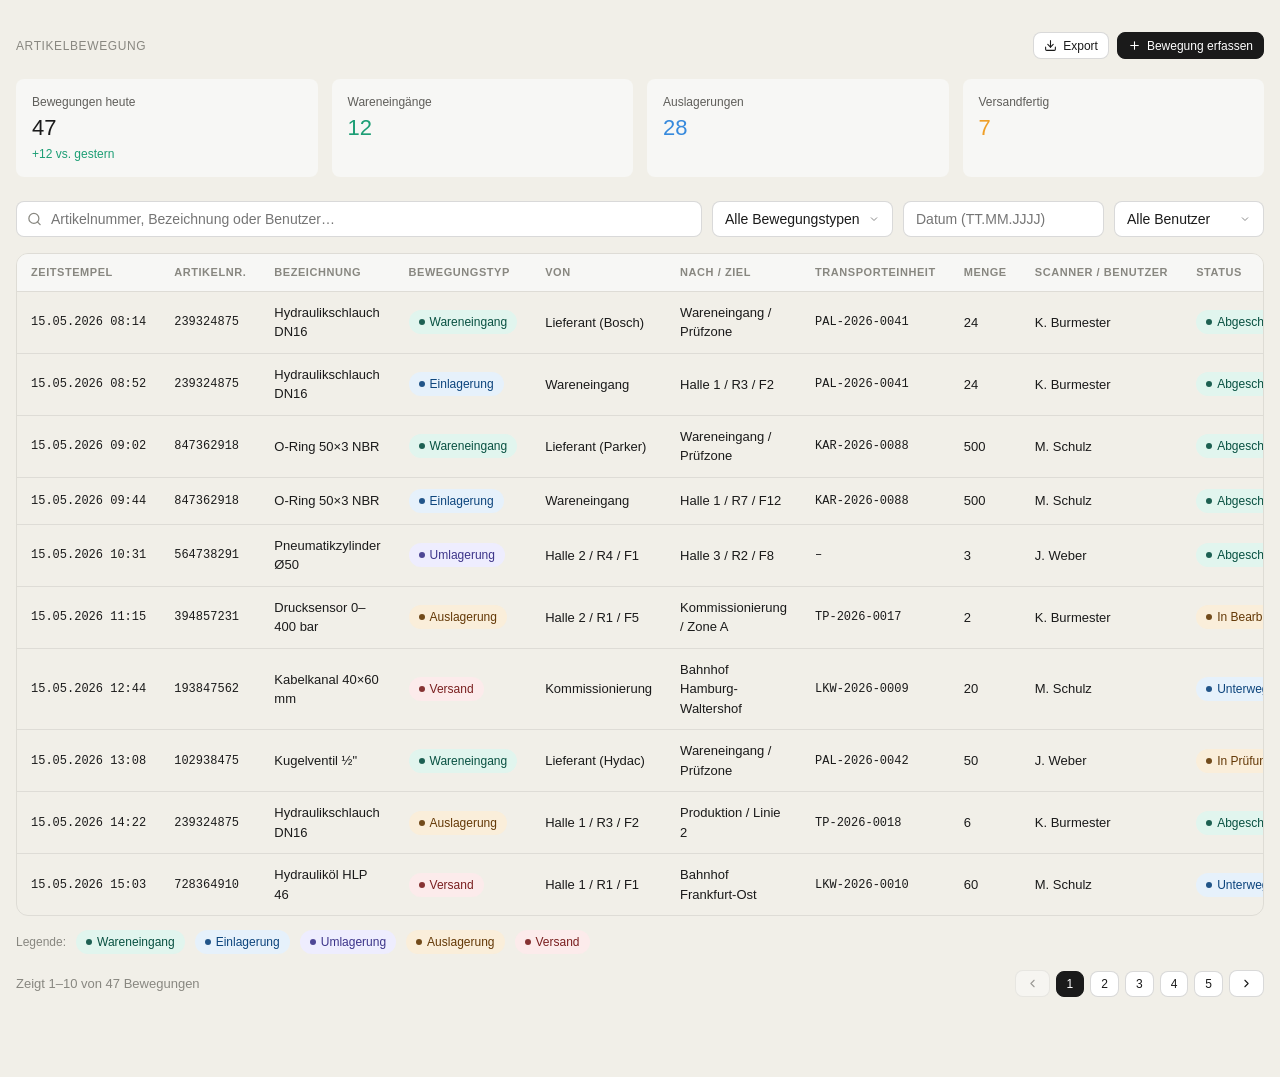
==== sites/Artikelbewegung.html @ f3795e73 "Add Artikeldatenbank, LagerStandorte, Artikelbewegung pages - Artikeldatenbank: KPIs, search/filter " ====
<!DOCTYPE html>
<html lang="de">
<head>
    <meta charset="UTF-8">
    <meta name="viewport" content="width=device-width, initial-scale=1.0">
    <title>Aero Dynamic Logistic – Artikelbewegung</title>
    <link rel="icon" type="image/png" sizes="32x32" href="../logistikapp.png">
    <link rel="stylesheet" href="../style.css">
</head>
<body>
<main>
<section class="container">

    <div class="page-header">
        <h2 class="section-title">Artikelbewegung</h2>
        <div class="row" style="gap: 8px;">
            <button class="btn btn-sm">
                <svg width="13" height="13" viewBox="0 0 24 24" fill="none" stroke="currentColor" stroke-width="2" stroke-linecap="round" stroke-linejoin="round"><path d="M21 15v4a2 2 0 0 1-2 2H5a2 2 0 0 1-2-2v-4"/><polyline points="7 10 12 15 17 10"/><line x1="12" y1="15" x2="12" y2="3"/></svg>
                Export
            </button>
            <button class="btn btn-primary btn-sm">
                <svg width="13" height="13" viewBox="0 0 24 24" fill="none" stroke="currentColor" stroke-width="2" stroke-linecap="round" stroke-linejoin="round"><line x1="12" y1="5" x2="12" y2="19"/><line x1="5" y1="12" x2="19" y2="12"/></svg>
                Bewegung erfassen
            </button>
        </div>
    </div>

    <!-- KPIs -->
    <div class="grid-4" style="margin-bottom: 24px;">
        <div class="metric-card">
            <div class="metric-label">Bewegungen heute</div>
            <div class="metric-value">47</div>
            <div class="metric-trend up">+12 vs. gestern</div>
        </div>
        <div class="metric-card">
            <div class="metric-label">Wareneingänge</div>
            <div class="metric-value" style="color: var(--success-solid);">12</div>
        </div>
        <div class="metric-card">
            <div class="metric-label">Auslagerungen</div>
            <div class="metric-value" style="color: var(--info-solid);">28</div>
        </div>
        <div class="metric-card">
            <div class="metric-label">Versandfertig</div>
            <div class="metric-value" style="color: var(--warning-solid);">7</div>
        </div>
    </div>

    <!-- Filter bar -->
    <div class="filter-bar">
        <div class="search-field">
            <svg width="15" height="15" viewBox="0 0 24 24" fill="none" stroke="currentColor" stroke-width="2" stroke-linecap="round" stroke-linejoin="round"><circle cx="11" cy="11" r="8"/><line x1="21" y1="21" x2="16.65" y2="16.65"/></svg>
            <input type="text" placeholder="Artikelnummer, Bezeichnung oder Benutzer…" />
        </div>
        <div class="field" style="margin: 0; min-width: 170px;">
            <select>
                <option value="">Alle Bewegungstypen</option>
                <option>Wareneingang</option>
                <option>Einlagerung</option>
                <option>Umlagerung</option>
                <option>Auslagerung</option>
                <option>Versand</option>
            </select>
        </div>
        <div class="field" style="margin: 0; min-width: 150px;">
            <input type="text" placeholder="Datum (TT.MM.JJJJ)" />
        </div>
        <div class="field" style="margin: 0; min-width: 150px;">
            <select>
                <option value="">Alle Benutzer</option>
                <option>K. Burmester</option>
                <option>M. Schulz</option>
                <option>J. Weber</option>
            </select>
        </div>
    </div>

    <!-- Tabelle -->
    <div class="table-wrap">
        <table class="data-table">
            <thead>
                <tr>
                    <th>Zeitstempel</th>
                    <th>Artikelnr.</th>
                    <th>Bezeichnung</th>
                    <th>Bewegungstyp</th>
                    <th>Von</th>
                    <th>Nach / Ziel</th>
                    <th>Transporteinheit</th>
                    <th>Menge</th>
                    <th>Scanner / Benutzer</th>
                    <th>Status</th>
                </tr>
            </thead>
            <tbody>
                <tr>
                    <td class="td-mono">15.05.2026&nbsp;08:14</td>
                    <td class="td-mono">239324875</td>
                    <td>Hydraulikschlauch DN16</td>
                    <td><span class="badge badge-success"><span class="dot"></span>Wareneingang</span></td>
                    <td>Lieferant (Bosch)</td>
                    <td>Wareneingang / Prüfzone</td>
                    <td class="td-mono">PAL-2026-0041</td>
                    <td>24</td>
                    <td>K. Burmester</td>
                    <td><span class="badge badge-success"><span class="dot"></span>Abgeschlossen</span></td>
                </tr>
                <tr>
                    <td class="td-mono">15.05.2026&nbsp;08:52</td>
                    <td class="td-mono">239324875</td>
                    <td>Hydraulikschlauch DN16</td>
                    <td><span class="badge badge-info"><span class="dot"></span>Einlagerung</span></td>
                    <td>Wareneingang</td>
                    <td>Halle 1 / R3 / F2</td>
                    <td class="td-mono">PAL-2026-0041</td>
                    <td>24</td>
                    <td>K. Burmester</td>
                    <td><span class="badge badge-success"><span class="dot"></span>Abgeschlossen</span></td>
                </tr>
                <tr>
                    <td class="td-mono">15.05.2026&nbsp;09:02</td>
                    <td class="td-mono">847362918</td>
                    <td>O-Ring 50×3 NBR</td>
                    <td><span class="badge badge-success"><span class="dot"></span>Wareneingang</span></td>
                    <td>Lieferant (Parker)</td>
                    <td>Wareneingang / Prüfzone</td>
                    <td class="td-mono">KAR-2026-0088</td>
                    <td>500</td>
                    <td>M. Schulz</td>
                    <td><span class="badge badge-success"><span class="dot"></span>Abgeschlossen</span></td>
                </tr>
                <tr>
                    <td class="td-mono">15.05.2026&nbsp;09:44</td>
                    <td class="td-mono">847362918</td>
                    <td>O-Ring 50×3 NBR</td>
                    <td><span class="badge badge-info"><span class="dot"></span>Einlagerung</span></td>
                    <td>Wareneingang</td>
                    <td>Halle 1 / R7 / F12</td>
                    <td class="td-mono">KAR-2026-0088</td>
                    <td>500</td>
                    <td>M. Schulz</td>
                    <td><span class="badge badge-success"><span class="dot"></span>Abgeschlossen</span></td>
                </tr>
                <tr>
                    <td class="td-mono">15.05.2026&nbsp;10:31</td>
                    <td class="td-mono">564738291</td>
                    <td>Pneumatikzylinder Ø50</td>
                    <td><span class="badge badge-purple"><span class="dot"></span>Umlagerung</span></td>
                    <td>Halle 2 / R4 / F1</td>
                    <td>Halle 3 / R2 / F8</td>
                    <td class="td-mono">–</td>
                    <td>3</td>
                    <td>J. Weber</td>
                    <td><span class="badge badge-success"><span class="dot"></span>Abgeschlossen</span></td>
                </tr>
                <tr>
                    <td class="td-mono">15.05.2026&nbsp;11:15</td>
                    <td class="td-mono">394857231</td>
                    <td>Drucksensor 0–400 bar</td>
                    <td><span class="badge badge-warning"><span class="dot"></span>Auslagerung</span></td>
                    <td>Halle 2 / R1 / F5</td>
                    <td>Kommissionierung / Zone A</td>
                    <td class="td-mono">TP-2026-0017</td>
                    <td>2</td>
                    <td>K. Burmester</td>
                    <td><span class="badge badge-warning"><span class="dot"></span>In Bearbeitung</span></td>
                </tr>
                <tr>
                    <td class="td-mono">15.05.2026&nbsp;12:44</td>
                    <td class="td-mono">193847562</td>
                    <td>Kabelkanal 40×60 mm</td>
                    <td><span class="badge badge-danger"><span class="dot"></span>Versand</span></td>
                    <td>Kommissionierung</td>
                    <td>Bahnhof Hamburg-Waltershof</td>
                    <td class="td-mono">LKW-2026-0009</td>
                    <td>20</td>
                    <td>M. Schulz</td>
                    <td><span class="badge badge-info"><span class="dot"></span>Unterwegs</span></td>
                </tr>
                <tr>
                    <td class="td-mono">15.05.2026&nbsp;13:08</td>
                    <td class="td-mono">102938475</td>
                    <td>Kugelventil ½"</td>
                    <td><span class="badge badge-success"><span class="dot"></span>Wareneingang</span></td>
                    <td>Lieferant (Hydac)</td>
                    <td>Wareneingang / Prüfzone</td>
                    <td class="td-mono">PAL-2026-0042</td>
                    <td>50</td>
                    <td>J. Weber</td>
                    <td><span class="badge badge-warning"><span class="dot"></span>In Prüfung</span></td>
                </tr>
                <tr>
                    <td class="td-mono">15.05.2026&nbsp;14:22</td>
                    <td class="td-mono">239324875</td>
                    <td>Hydraulikschlauch DN16</td>
                    <td><span class="badge badge-warning"><span class="dot"></span>Auslagerung</span></td>
                    <td>Halle 1 / R3 / F2</td>
                    <td>Produktion / Linie 2</td>
                    <td class="td-mono">TP-2026-0018</td>
                    <td>6</td>
                    <td>K. Burmester</td>
                    <td><span class="badge badge-success"><span class="dot"></span>Abgeschlossen</span></td>
                </tr>
                <tr>
                    <td class="td-mono">15.05.2026&nbsp;15:03</td>
                    <td class="td-mono">728364910</td>
                    <td>Hydrauliköl HLP 46</td>
                    <td><span class="badge badge-danger"><span class="dot"></span>Versand</span></td>
                    <td>Halle 1 / R1 / F1</td>
                    <td>Bahnhof Frankfurt-Ost</td>
                    <td class="td-mono">LKW-2026-0010</td>
                    <td>60</td>
                    <td>M. Schulz</td>
                    <td><span class="badge badge-info"><span class="dot"></span>Unterwegs</span></td>
                </tr>
            </tbody>
        </table>
    </div>

    <!-- Legende -->
    <div class="row" style="margin-top: 14px; gap: 10px; flex-wrap: wrap;">
        <span style="font-size: 12px; color: var(--text-tertiary);">Legende:</span>
        <span class="badge badge-success"><span class="dot"></span>Wareneingang</span>
        <span class="badge badge-info"><span class="dot"></span>Einlagerung</span>
        <span class="badge badge-purple"><span class="dot"></span>Umlagerung</span>
        <span class="badge badge-warning"><span class="dot"></span>Auslagerung</span>
        <span class="badge badge-danger"><span class="dot"></span>Versand</span>
    </div>

    <!-- Pagination -->
    <div class="row" style="margin-top: 16px; justify-content: space-between;">
        <span style="font-size: 13px; color: var(--text-tertiary);">Zeigt 1–10 von 47 Bewegungen</span>
        <div class="row" style="gap: 6px;">
            <button class="btn btn-sm" disabled>
                <svg width="13" height="13" viewBox="0 0 24 24" fill="none" stroke="currentColor" stroke-width="2" stroke-linecap="round" stroke-linejoin="round"><polyline points="15 18 9 12 15 6"/></svg>
            </button>
            <button class="btn btn-sm btn-primary">1</button>
            <button class="btn btn-sm">2</button>
            <button class="btn btn-sm">3</button>
            <button class="btn btn-sm">4</button>
            <button class="btn btn-sm">5</button>
            <button class="btn btn-sm">
                <svg width="13" height="13" viewBox="0 0 24 24" fill="none" stroke="currentColor" stroke-width="2" stroke-linecap="round" stroke-linejoin="round"><polyline points="9 18 15 12 9 6"/></svg>
            </button>
        </div>
    </div>

</section>
</main>
</body>
</html>
---- style.css ----
:root {
  /* Light mode (default) */
  --bg-primary: #ffffff;
  --bg-secondary: #f7f7f5;
  --bg-tertiary: #f1efe8;
  --bg-elevated: #ffffff;

  --text-primary: #1a1a1a;
  --text-secondary: #5f5e5a;
  --text-tertiary: #888780;
  --text-on-accent: #ffffff;

  --border-subtle: rgba(0, 0, 0, 0.08);
  --border-default: rgba(0, 0, 0, 0.15);
  --border-strong: rgba(0, 0, 0, 0.3);

  --accent: #1a1a1a;
  --accent-hover: #333333;

  /* Semantic */
  --info-bg: #e6f1fb;
  --info-border: #b5d4f4;
  --info-text: #0c447c;
  --info-solid: #378add;

  --success-bg: #e1f5ee;
  --success-border: #9fe1cb;
  --success-text: #085041;
  --success-solid: #1d9e75;

  --warning-bg: #faeeda;
  --warning-border: #fac775;
  --warning-text: #633806;
  --warning-solid: #ef9f27;

  --danger-bg: #fcebeb;
  --danger-border: #f7c1c1;
  --danger-text: #791f1f;
  --danger-solid: #e24b4a;

  --purple-bg: #eeedfe;
  --purple-text: #3c3489;
  --pink-bg: #fbeaf0;
  --pink-text: #72243e;
  --teal-bg: #e1f5ee;
  --teal-text: #085041;
  --amber-bg: #faeeda;
  --amber-text: #633806;
  --green-bg: #eaf3de;
  --green-text: #27500a;
  --coral-bg: #faece7;
  --coral-text: #712b13;
  --blue-bg: #e6f1fb;
  --blue-text: #0c447c;

  /* Layout */
  --radius-sm: 6px;
  --radius-md: 8px;
  --radius-lg: 12px;
  --radius-xl: 16px;
  --radius-pill: 999px;

  --font-sans: -apple-system, BlinkMacSystemFont, "Segoe UI", "Helvetica Neue", Arial, sans-serif;
  --font-mono: "SF Mono", Menlo, Consolas, "Liberation Mono", monospace;

  --shadow-focus: 0 0 0 3px rgba(55, 138, 221, 0.25);

  --transition-fast: 0.12s ease;
  --transition-base: 0.18s ease;
}

[data-theme="dark"] {
  --bg-primary: #1a1a1a;
  --bg-secondary: #242422;
  --bg-tertiary: #2c2c2a;
  --bg-elevated: #242422;

  --text-primary: #f1efe8;
  --text-secondary: #b4b2a9;
  --text-tertiary: #888780;
  --text-on-accent: #1a1a1a;

  --border-subtle: rgba(255, 255, 255, 0.08);
  --border-default: rgba(255, 255, 255, 0.15);
  --border-strong: rgba(255, 255, 255, 0.3);

  --accent: #f1efe8;
  --accent-hover: #ffffff;

  --info-bg: rgba(55, 138, 221, 0.15);
  --info-border: rgba(55, 138, 221, 0.4);
  --info-text: #85b7eb;
  --info-solid: #378add;

  --success-bg: rgba(29, 158, 117, 0.15);
  --success-border: rgba(29, 158, 117, 0.4);
  --success-text: #5dcaa5;
  --success-solid: #1d9e75;

  --warning-bg: rgba(239, 159, 39, 0.15);
  --warning-border: rgba(239, 159, 39, 0.4);
  --warning-text: #fac775;
  --warning-solid: #ef9f27;

  --danger-bg: rgba(226, 75, 74, 0.15);
  --danger-border: rgba(226, 75, 74, 0.4);
  --danger-text: #f09595;
  --danger-solid: #e24b4a;

  --purple-bg: rgba(127, 119, 221, 0.18);
  --purple-text: #afa9ec;
  --pink-bg: rgba(212, 83, 126, 0.18);
  --pink-text: #ed93b1;
  --teal-bg: rgba(29, 158, 117, 0.18);
  --teal-text: #5dcaa5;
  --amber-bg: rgba(239, 159, 39, 0.18);
  --amber-text: #fac775;
  --green-bg: rgba(99, 153, 34, 0.18);
  --green-text: #c0dd97;
  --coral-bg: rgba(216, 90, 48, 0.18);
  --coral-text: #f0997b;
  --blue-bg: rgba(55, 138, 221, 0.18);
  --blue-text: #85b7eb;
}

/* ==========================================================================
   Base
   ========================================================================== */

* { box-sizing: border-box; }

html, body { margin: 0; padding: 0; }

body {
  font-family: var(--font-sans);
  font-size: 14px;
  line-height: 1.5;
  background: var(--bg-tertiary);
  color: var(--text-primary);
  -webkit-font-smoothing: antialiased;
  transition: background var(--transition-base), color var(--transition-base);
}

h1, h2, h3 { margin: 0; font-weight: 500; }


/* ==========================================================================
   Pictures & Icons
   ========================================================================== */

.logo{
    width: 32px;
    height: 32px;
    background-image: url('logistikapp.png');
    background-size: cover;
}

.menu-icon {
    width: 32px;
    height: 32px;
    background-image: url('/icons/application.svg');
    background-size: cover;
}

.user-icon {
    width: 32px;
    height: 32px;
    background-image: url('/icons/user_2.svg');
    background-size: cover;
}

/* ==========================================================================
   Layout
   ========================================================================== */

.container {
  max-width: 1760px;
  margin: 0 auto;
  padding: 32px 16px 80px;
}

.section {
  background: var(--bg-primary);
  border: 0.5px solid var(--border-subtle);
  border-radius: var(--radius-lg);
  padding: 20px 24px;
  margin-bottom: 16px;
}

.section-title {
  font-size: 12px;
  font-weight: 500;
  color: var(--text-tertiary);
  text-transform: uppercase;
  letter-spacing: 0.05em;
  margin-bottom: 14px;
}

.row { display: flex; flex-wrap: wrap; gap: 8px; align-items: center; }
.row.align-center { align-items: center; }
.stack { display: flex; flex-direction: column; gap: 10px; }
.grid-2 { display: grid; grid-template-columns: 1fr 1fr; gap: 14px; margin-bottom: 14px; }
.grid-3 { display: grid; grid-template-columns: 1fr 1fr 1fr; gap: 14px; margin-bottom: 14px; }
.grid-4 { display: grid; grid-template-columns: 1fr 1fr 1fr 1fr; gap: 14px; margin-bottom: 14px; }

.form-group-label {
  font-size: 11px;
  font-weight: 600;
  color: var(--text-tertiary);
  text-transform: uppercase;
  letter-spacing: 0.07em;
  margin: 32px 0 16px;
  padding-bottom: 10px;
  border-bottom: 0.5px solid var(--border-subtle);
}

.section-title + .form-group-label {
  margin-top: 4px;
}

/* ==========================================================================
   Top bar / Theme toggle
   ========================================================================== */

.topbar {
  position: sticky;
  top: 0;
  z-index: 10;
  display: flex;
  justify-content: space-between;
  align-items: center;
  padding: 14px 28px;
  background: var(--bg-primary);
  border-bottom: 0.5px solid var(--border-subtle);
  backdrop-filter: saturate(180%) blur(10px);
}

.topbar-content {
  display: flex;
  align-items: center;
  gap: 28px;
}

.topbar-brand {
  font-size: 15px;
  font-weight: 600;
  white-space: nowrap;
}

.topbar-tabs {
  border-bottom: none;
}

.brand {
  display: flex;
  align-items: center;
  gap: 10px;
  font-weight: 500;
  font-size: 15px;
}

.brand-dot {
  width: 10px;
  height: 10px;
  border-radius: 50%;
  background: linear-gradient(135deg, #378add, #7f77dd);
}

.theme-toggle {
  display: inline-flex;
  align-items: center;
  gap: 8px;
  background: var(--bg-secondary);
  border: 0.5px solid var(--border-default);
  border-radius: var(--radius-md);
  padding: 6px 12px;
  font: inherit;
  font-size: 13px;
  color: var(--text-primary);
  cursor: pointer;
  transition: background var(--transition-fast), border-color var(--transition-fast);
}

.theme-toggle:hover { background: var(--bg-tertiary); border-color: var(--border-strong); }

.theme-toggle .icon-sun { display: none; }
.theme-toggle .icon-moon { display: inline-block; }
[data-theme="dark"] .theme-toggle .icon-sun { display: inline-block; }
[data-theme="dark"] .theme-toggle .icon-moon { display: none; }


/* ==========================================================================
   Buttons
   ========================================================================== */

.btn {
  display: inline-flex;
  align-items: center;
  justify-content: center;
  gap: 6px;
  padding: 8px 14px;
  font-family: inherit;
  font-size: 13px;
  font-weight: 500;
  line-height: 1;
  background: var(--bg-primary);
  color: var(--text-primary);
  border: 0.5px solid var(--border-default);
  border-radius: var(--radius-md);
  cursor: pointer;
  transition: background var(--transition-fast), border-color var(--transition-fast), transform var(--transition-fast);
}

.btn:hover { background: var(--bg-secondary); border-color: var(--border-strong); }
.btn:active { transform: scale(0.98); }
.btn:focus-visible { outline: none; box-shadow: var(--shadow-focus); }
.btn:disabled { opacity: 0.4; cursor: not-allowed; }
.btn:disabled:hover { background: var(--bg-primary); border-color: var(--border-default); }

.btn-primary {
  background: var(--accent);
  color: var(--text-on-accent);
  border-color: var(--accent);
}
.btn-primary:hover { background: var(--accent-hover); border-color: var(--accent-hover); }

.btn-ghost { background: transparent; border-color: transparent; }
.btn-ghost:hover { background: var(--bg-secondary); border-color: transparent; }

.btn-danger {
  background: var(--danger-bg);
  color: var(--danger-text);
  border-color: var(--danger-border);
}
.btn-danger:hover { background: var(--danger-bg); border-color: var(--danger-solid); }

.btn-sm { padding: 6px 10px; font-size: 12px; }
.btn-lg { padding: 11px 18px; font-size: 14px; }

/* ==========================================================================
   Form fields
   ========================================================================== */

.field { display: flex; flex-direction: column; gap: 6px; margin-bottom: 12px; }

.field label {
  font-size: 12px;
  color: var(--text-secondary);
  font-weight: 500;
  padding-left: 10px;
}

input[type="text"], input[type="email"], input[type="password"],
textarea, select {
  width: 100%;
  padding: 9px 12px;
  font-family: inherit;
  font-size: 14px;
  color: var(--text-primary);
  background: var(--bg-primary);
  border: 0.5px solid var(--border-default);
  border-radius: var(--radius-md);
  transition: border-color var(--transition-fast), box-shadow var(--transition-fast);
}

input:hover, textarea:hover, select:hover { border-color: var(--border-strong); }
input:focus, textarea:focus, select:focus {
  outline: none;
  border-color: var(--info-solid);
  box-shadow: var(--shadow-focus);
}

textarea { resize: vertical; min-height: 70px; line-height: 1.5; }

select { cursor: pointer; appearance: none; background-image: url("data:image/svg+xml;utf8,<svg xmlns='http://www.w3.org/2000/svg' width='12' height='12' viewBox='0 0 24 24' fill='none' stroke='%23888' stroke-width='2'><path d='m6 9 6 6 6-6'/></svg>"); background-repeat: no-repeat; background-position: right 12px center; padding-right: 32px; }

.input-error { border-color: var(--danger-solid) !important; box-shadow: 0 0 0 3px var(--danger-bg); }

.hint { font-size: 12px; color: var(--text-secondary); }
.hint-error { color: var(--danger-solid); }

.input-icon { position: relative; }
.input-icon svg {
  position: absolute;
  left: 12px;
  top: 50%;
  transform: translateY(-50%);
  color: var(--text-tertiary);
  pointer-events: none;
}
.input-icon input { padding-left: 34px; }

/* ==========================================================================
   Badges
   ========================================================================== */

.badge {
  display: inline-flex;
  align-items: center;
  gap: 5px;
  padding: 3px 10px;
  font-size: 12px;
  font-weight: 500;
  border-radius: var(--radius-pill);
  background: var(--bg-tertiary);
  color: var(--text-secondary);
}

.badge-info    { background: var(--info-bg);    color: var(--info-text); }
.badge-success { background: var(--success-bg); color: var(--success-text); }
.badge-warning { background: var(--warning-bg); color: var(--warning-text); }
.badge-danger  { background: var(--danger-bg);  color: var(--danger-text); }
.badge-purple  { background: var(--purple-bg);  color: var(--purple-text); }
.badge-pink    { background: var(--pink-bg);    color: var(--pink-text); }

.badge .dot {
  width: 6px;
  height: 6px;
  border-radius: 50%;
  background: currentColor;
  opacity: 0.9;
}

/* ==========================================================================
   Avatars
   ========================================================================== */

.avatar {
  display: inline-flex;
  align-items: center;
  justify-content: center;
  border-radius: 50%;
  font-weight: 500;
  flex-shrink: 0;
}

.avatar-xs { width: 28px; height: 28px; font-size: 11px; }
.avatar-sm { width: 32px; height: 32px; font-size: 12px; }
.avatar-md { width: 44px; height: 44px; font-size: 15px; }
.avatar-lg { width: 52px; height: 52px; font-size: 18px; }

.avatar-blue   { background: var(--blue-bg);   color: var(--blue-text); }
.avatar-coral  { background: var(--coral-bg);  color: var(--coral-text); }
.avatar-teal   { background: var(--teal-bg);   color: var(--teal-text); }
.avatar-purple { background: var(--purple-bg); color: var(--purple-text); }
.avatar-pink   { background: var(--pink-bg);   color: var(--pink-text); }
.avatar-amber  { background: var(--amber-bg);  color: var(--amber-text); }
.avatar-green  { background: var(--green-bg);  color: var(--green-text); }

.avatar-stack { display: flex; margin-left: 8px; }
.avatar-stack .avatar { border: 2px solid var(--bg-primary); }
.avatar-stack .avatar + .avatar { margin-left: -10px; }

/* ==========================================================================
   Switches
   ========================================================================== */

.switch-row {
  display: flex;
  align-items: center;
  justify-content: space-between;
  font-size: 14px;
  cursor: pointer;
  user-select: none;
}
.switch-row.disabled { color: var(--text-tertiary); cursor: not-allowed; }

.switch {
  position: relative;
  display: inline-block;
  width: 36px;
  height: 20px;
  background: var(--bg-tertiary);
  border: 0.5px solid var(--border-default);
  border-radius: var(--radius-pill);
  transition: background var(--transition-base), border-color var(--transition-base);
  flex-shrink: 0;
}

.switch.on {
  background: var(--success-solid);
  border-color: var(--success-solid);
}

.switch.disabled { opacity: 0.4; }

.switch-knob {
  position: absolute;
  top: 1.5px;
  left: 1.5px;
  width: 15px;
  height: 15px;
  background: #ffffff;
  border-radius: 50%;
  transition: left var(--transition-base);
  box-shadow: 0 1px 2px rgba(0, 0, 0, 0.2);
}

.switch.on .switch-knob { left: 18px; }

/* ==========================================================================
   Checkboxes & Radios
   ========================================================================== */

.check-row {
  display: flex;
  align-items: center;
  gap: 8px;
  font-size: 14px;
  cursor: pointer;
  user-select: none;
}

.check-row input { width: auto; accent-color: var(--info-solid); }

/* ==========================================================================
   Segmented control
   ========================================================================== */

.segmented {
  display: inline-flex;
  background: var(--bg-secondary);
  border-radius: var(--radius-md);
  padding: 3px;
  gap: 2px;
}

.seg {
  background: transparent;
  border: 0.5px solid transparent;
  padding: 5px 14px;
  font: inherit;
  font-size: 13px;
  color: var(--text-secondary);
  border-radius: var(--radius-sm);
  cursor: pointer;
  transition: background var(--transition-fast), color var(--transition-fast);
}

.seg:hover { color: var(--text-primary); }

.seg.active {
  background: var(--bg-primary);
  border-color: var(--border-subtle);
  color: var(--text-primary);
}

/* ==========================================================================
   Slider
   ========================================================================== */

.slider-row {
  display: flex;
  align-items: center;
  gap: 12px;
  margin-bottom: 10px;
}

.slider-label { font-size: 13px; color: var(--text-secondary); min-width: 70px; }
.slider-value { font-size: 13px; font-weight: 500; min-width: 32px; text-align: right; }

input[type="range"] {
  flex: 1;
  -webkit-appearance: none;
  appearance: none;
  height: 4px;
  background: var(--bg-tertiary);
  border-radius: var(--radius-pill);
  outline: none;
}

input[type="range"]::-webkit-slider-thumb {
  -webkit-appearance: none;
  appearance: none;
  width: 18px;
  height: 18px;
  border-radius: 50%;
  background: var(--bg-primary);
  border: 0.5px solid var(--border-strong);
  cursor: pointer;
  box-shadow: 0 1px 3px rgba(0, 0, 0, 0.15);
  transition: transform var(--transition-fast);
}
input[type="range"]::-webkit-slider-thumb:hover { transform: scale(1.1); }

input[type="range"]::-moz-range-thumb {
  width: 18px;
  height: 18px;
  border-radius: 50%;
  background: var(--bg-primary);
  border: 0.5px solid var(--border-strong);
  cursor: pointer;
}

/* ==========================================================================
   Progress
   ========================================================================== */

.progress-block { width: 100%; }

.progress-meta {
  display: flex;
  justify-content: space-between;
  font-size: 12px;
  color: var(--text-secondary);
  margin-bottom: 4px;
}

.progress {
  height: 6px;
  background: var(--bg-tertiary);
  border-radius: var(--radius-pill);
  overflow: hidden;
}

.progress-bar {
  height: 100%;
  border-radius: var(--radius-pill);
  transition: width var(--transition-base);
}

.progress-info    { background: var(--info-solid); }
.progress-success { background: var(--success-solid); }
.progress-warning { background: var(--warning-solid); }
.progress-danger  { background: var(--danger-solid); }

.circle-progress-row {
  display: flex;
  align-items: center;
  gap: 14px;
  margin-top: 4px;
}

.circle-progress { transform: rotate(-90deg); }
.circle-progress .circle-track { stroke: var(--bg-tertiary); }
.circle-progress .circle-bar { stroke: var(--success-solid); }

.circle-title { font-size: 14px; font-weight: 500; }
.circle-sub { font-size: 12px; color: var(--text-secondary); }

/* ==========================================================================
   Cards & Alerts
   ========================================================================== */

.metric-card {
  background: var(--bg-secondary);
  border-radius: var(--radius-md);
  padding: 14px 16px;
}

.metric-label { font-size: 12px; color: var(--text-secondary); margin-bottom: 4px; }
.metric-value { font-size: 22px; font-weight: 500; line-height: 1.2; }
.metric-trend { font-size: 12px; margin-top: 4px; }
.metric-trend.up { color: var(--success-solid); }
.metric-trend.down { color: var(--danger-solid); }

.alert {
  display: flex;
  align-items: flex-start;
  gap: 10px;
  padding: 11px 14px;
  border-radius: var(--radius-md);
  font-size: 13px;
  margin-top: 8px;
  border: 0.5px solid transparent;
}
.alert svg { flex-shrink: 0; margin-top: 1px; }

.alert-info    { background: var(--info-bg);    color: var(--info-text);    border-color: var(--info-border); }
.alert-success { background: var(--success-bg); color: var(--success-text); border-color: var(--success-border); }
.alert-warning { background: var(--warning-bg); color: var(--warning-text); border-color: var(--warning-border); }
.alert-danger  { background: var(--danger-bg);  color: var(--danger-text);  border-color: var(--danger-border); }

/* ==========================================================================
   Tabs
   ========================================================================== */

.tabs {
  display: flex;
  gap: 4px;
  border-bottom: 0.5px solid var(--border-subtle);
}

.tab {
  background: transparent;
  border: none;
  padding: 9px 14px;
  font: inherit;
  font-size: 14px;
  color: var(--text-secondary);
  cursor: pointer;
  border-bottom: 2px solid transparent;
  margin-bottom: -0.5px;
  transition: color var(--transition-fast), border-color var(--transition-fast);
}

.tab:hover { color: var(--text-primary); }

.tab.active {
  color: var(--text-primary);
  border-bottom-color: var(--text-primary);
}

/* ==========================================================================
   Chips
   ========================================================================== */

.chip {
  display: inline-flex;
  align-items: center;
  gap: 6px;
  padding: 4px 6px 4px 12px;
  background: var(--bg-secondary);
  border: 0.5px solid var(--border-subtle);
  border-radius: var(--radius-pill);
  font-size: 12px;
  color: var(--text-primary);
}

.chip-x {
  background: transparent;
  border: none;
  width: 18px;
  height: 18px;
  border-radius: 50%;
  color: var(--text-secondary);
  cursor: pointer;
  font-size: 14px;
  display: inline-flex;
  align-items: center;
  justify-content: center;
  padding: 0;
  line-height: 1;
}
.chip-x:hover { background: var(--bg-tertiary); color: var(--text-primary); }

.chip-add {
  cursor: pointer;
  border-style: dashed;
  border-color: var(--border-default);
  color: var(--text-secondary);
  padding: 4px 12px;
}
.chip-add:hover { background: var(--bg-tertiary); color: var(--text-primary); }

/* ==========================================================================
   Main layout (Sidebar + Content)
   ========================================================================== */

.main-layout {
  display: flex;
  align-items: flex-start;
  min-height: calc(100vh - var(--topbar-h, 77px));
}

.sidebar {
  width: 220px;
  flex-shrink: 0;
  position: sticky;
  top: var(--topbar-h, 77px);
  height: calc(100vh - var(--topbar-h, 77px));
  overflow-y: auto;
  background: var(--bg-primary);
  border-right: 0.5px solid var(--border-subtle);
  padding: 20px 12px;
  transition: transform var(--transition-base);
}

.sidebar-nav {
  display: flex;
  flex-direction: column;
  gap: 2px;
}

.sidebar-section-label {
  display: block;
  font-size: 11px;
  font-weight: 500;
  color: var(--text-tertiary);
  text-transform: uppercase;
  letter-spacing: 0.06em;
  padding: 4px 10px;
  margin-bottom: 2px;
}

.sidebar-item {
  display: flex;
  align-items: center;
  gap: 9px;
  padding: 7px 10px;
  border-radius: var(--radius-md);
  font-size: 13px;
  font-weight: 500;
  color: var(--text-secondary);
  text-decoration: none;
  transition: background var(--transition-fast), color var(--transition-fast);
}

.sidebar-item:hover {
  background: var(--bg-secondary);
  color: var(--text-primary);
}

.sidebar-item.active {
  background: var(--bg-tertiary);
  color: var(--text-primary);
}

.main-content {
  flex: 1;
  min-width: 0;
}

/* ==========================================================================
   Sidebar toggle button (Hamburger)
   ========================================================================== */

.sidebar-toggle {
  display: none;
  align-items: center;
  justify-content: center;
  background: transparent;
  border: none;
  padding: 6px;
  border-radius: var(--radius-md);
  color: var(--text-primary);
  cursor: pointer;
  flex-shrink: 0;
  transition: background var(--transition-fast);
}
.sidebar-toggle:hover { background: var(--bg-secondary); }

/* ==========================================================================
   Sidebar overlay (Mobile)
   ========================================================================== */

.sidebar-overlay {
  display: none;
  position: fixed;
  inset: 0;
  background: rgba(0, 0, 0, 0.3);
  z-index: 9;
}
.sidebar-overlay.active { display: block; }

/* ==========================================================================
   Data Table
   ========================================================================== */

.table-wrap {
  overflow-x: auto;
  border: 0.5px solid var(--border-subtle);
  border-radius: var(--radius-lg);
}

.data-table {
  width: 100%;
  border-collapse: collapse;
  font-size: 13px;
}

.data-table thead th {
  background: var(--bg-secondary);
  color: var(--text-tertiary);
  font-size: 11px;
  font-weight: 600;
  text-transform: uppercase;
  letter-spacing: 0.05em;
  padding: 10px 14px;
  text-align: left;
  border-bottom: 0.5px solid var(--border-subtle);
  white-space: nowrap;
}

.data-table tbody tr {
  border-bottom: 0.5px solid var(--border-subtle);
  transition: background var(--transition-fast);
}

.data-table tbody tr:last-child { border-bottom: none; }
.data-table tbody tr:hover { background: var(--bg-secondary); }

.data-table tbody td {
  padding: 11px 14px;
  color: var(--text-primary);
  vertical-align: middle;
}

.td-mono {
  font-family: var(--font-mono);
  font-size: 12px;
  color: var(--text-secondary);
}

/* ==========================================================================
   Filter bar
   ========================================================================== */

.filter-bar {
  display: flex;
  gap: 10px;
  align-items: center;
  flex-wrap: wrap;
  margin-bottom: 16px;
}

.filter-bar .field { margin: 0; }

.search-field {
  flex: 1;
  min-width: 200px;
  position: relative;
}

.search-field svg {
  position: absolute;
  left: 11px;
  top: 50%;
  transform: translateY(-50%);
  color: var(--text-tertiary);
  pointer-events: none;
}

.search-field input { padding-left: 34px; }

/* ==========================================================================
   Page header
   ========================================================================== */

.page-header {
  display: flex;
  align-items: center;
  justify-content: space-between;
  margin-bottom: 20px;
}

.page-header .section-title { margin: 0; }

/* ==========================================================================
   Generator preview
   ========================================================================== */

.generator-preview {
  background: var(--bg-secondary);
  border: 0.5px solid var(--border-subtle);
  border-radius: var(--radius-md);
  padding: 12px 14px;
  font-family: var(--font-mono);
  font-size: 12px;
  color: var(--text-tertiary);
  min-height: 90px;
  line-height: 1.9;
  white-space: pre-wrap;
  word-break: break-all;
}

/* ==========================================================================
   Responsive: ≤ 1030px — kurze Tab-Labels, kompaktere Topbar
   ========================================================================== */

@media (max-width: 1030px) {
  .topbar { padding: 14px 16px; }
  .topbar-content { gap: 16px; }
  .theme-label { display: none; }

  .topbar-tabs .tab { font-size: 0; }
  .topbar-tabs .tab::before {
    content: attr(data-short);
    font-size: 14px;
    font-family: inherit;
    font-weight: inherit;
  }
}

/* ==========================================================================
   Responsive: ≤ 768px — Hamburger, Sidebar als Overlay
   ========================================================================== */

@media (max-width: 768px) {
  .sidebar-toggle { display: inline-flex; }

  .topbar-content {
    flex: 1;
    min-width: 0;
    gap: 12px;
  }

  .topbar-tabs {
    flex: 1;
    min-width: 0;
    overflow-x: auto;
    scrollbar-width: none;
    -webkit-overflow-scrolling: touch;
  }
  .topbar-tabs::-webkit-scrollbar { display: none; }

  .sidebar {
    position: fixed;
    top: 0;
    left: 0;
    height: 100vh;
    z-index: 10;
    transform: translateX(-100%);
  }
  .sidebar.open { transform: translateX(0); }
}

/* ==========================================================================
   Responsive: ≤ 600px — Mobile, einspaltiges Grid
   ========================================================================== */

@media (max-width: 600px) {
  .topbar { padding: 10px 14px; }
  .container { padding: 16px 14px 60px; }
  .grid-2 { grid-template-columns: 1fr; }
  .grid-3 { grid-template-columns: 1fr; }
  .grid-4 { grid-template-columns: 1fr; }
  .toptitle { font-size: 0; }
  .toptitle::before { content: 'ADL'; font-size: 15px; }
  .filter-bar { flex-direction: column; align-items: stretch; }
  .search-field { min-width: unset; }
}

/* ==========================================================================
   Responsive: ≤ 400px — Theme-Toggle als schwebender Button
   ========================================================================== */

@media (max-width: 400px) {
  .topbar { backdrop-filter: none; }

  .theme-toggle {
    position: fixed;
    bottom: 30px;
    right: 20px;
    z-index: 20;
    padding: 10px 14px;
    box-shadow: 0 4px 16px rgba(0, 0, 0, 0.15), 0 1px 4px rgba(0, 0, 0, 0.1);
  }

  [data-theme="dark"] .theme-toggle {
    box-shadow: 0 4px 20px rgba(0, 0, 0, 0.5), 0 1px 4px rgba(0, 0, 0, 0.3);
  }
}
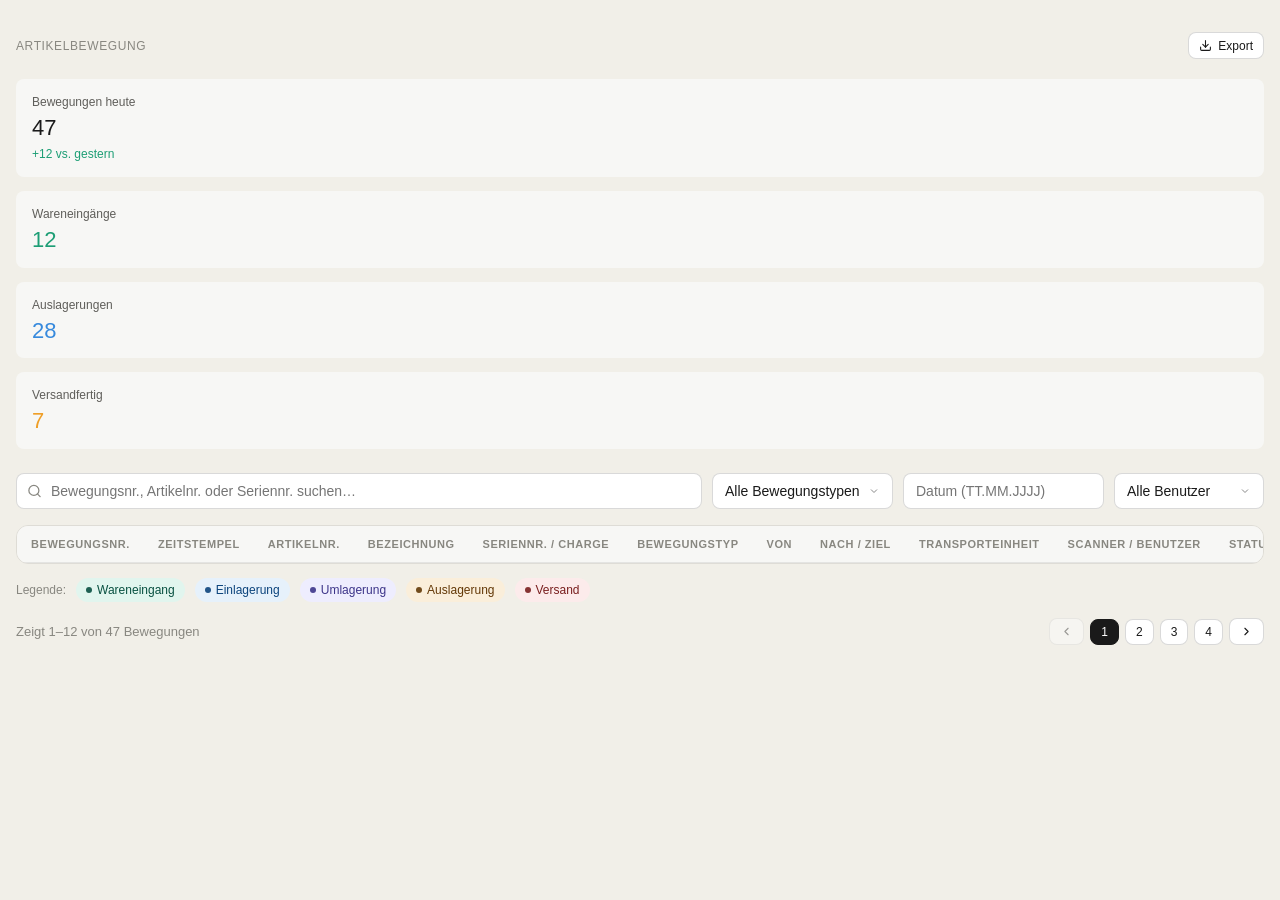
==== commit 99f38980: "Wire Artikeldatenbank & Artikelbewegung to localStorage - Add bewegungen collection to ADLStore - Ad" ====
--- a/sites/Artikelbewegung.html
+++ b/sites/Artikelbewegung.html
@@ -13,20 +13,14 @@
 
     <div class="page-header">
         <h2 class="section-title">Artikelbewegung</h2>
-        <div class="row" style="gap: 8px;">
-            <button class="btn btn-sm">
-                <svg width="13" height="13" viewBox="0 0 24 24" fill="none" stroke="currentColor" stroke-width="2" stroke-linecap="round" stroke-linejoin="round"><path d="M21 15v4a2 2 0 0 1-2 2H5a2 2 0 0 1-2-2v-4"/><polyline points="7 10 12 15 17 10"/><line x1="12" y1="15" x2="12" y2="3"/></svg>
-                Export
-            </button>
-            <button class="btn btn-primary btn-sm">
-                <svg width="13" height="13" viewBox="0 0 24 24" fill="none" stroke="currentColor" stroke-width="2" stroke-linecap="round" stroke-linejoin="round"><line x1="12" y1="5" x2="12" y2="19"/><line x1="5" y1="12" x2="19" y2="12"/></svg>
-                Bewegung erfassen
-            </button>
-        </div>
+        <button class="btn btn-sm">
+            <svg width="13" height="13" viewBox="0 0 24 24" fill="none" stroke="currentColor" stroke-width="2" stroke-linecap="round" stroke-linejoin="round"><path d="M21 15v4a2 2 0 0 1-2 2H5a2 2 0 0 1-2-2v-4"/><polyline points="7 10 12 15 17 10"/><line x1="12" y1="15" x2="12" y2="3"/></svg>
+            Export
+        </button>
     </div>
 
     <!-- KPIs -->
-    <div class="grid-4" style="margin-bottom: 24px;">
+    <div class="grid-4 kpi-row">
         <div class="metric-card">
             <div class="metric-label">Bewegungen heute</div>
             <div class="metric-value">47</div>
@@ -34,15 +28,15 @@
         </div>
         <div class="metric-card">
             <div class="metric-label">Wareneingänge</div>
-            <div class="metric-value" style="color: var(--success-solid);">12</div>
+            <div class="metric-value metric-value-success">12</div>
         </div>
         <div class="metric-card">
             <div class="metric-label">Auslagerungen</div>
-            <div class="metric-value" style="color: var(--info-solid);">28</div>
+            <div class="metric-value metric-value-info">28</div>
         </div>
         <div class="metric-card">
             <div class="metric-label">Versandfertig</div>
-            <div class="metric-value" style="color: var(--warning-solid);">7</div>
+            <div class="metric-value metric-value-warning">7</div>
         </div>
     </div>
 
@@ -50,9 +44,9 @@
     <div class="filter-bar">
         <div class="search-field">
             <svg width="15" height="15" viewBox="0 0 24 24" fill="none" stroke="currentColor" stroke-width="2" stroke-linecap="round" stroke-linejoin="round"><circle cx="11" cy="11" r="8"/><line x1="21" y1="21" x2="16.65" y2="16.65"/></svg>
-            <input type="text" placeholder="Artikelnummer, Bezeichnung oder Benutzer…" />
+            <input type="text" placeholder="Bewegungsnr., Artikelnr. oder Seriennr. suchen…" />
         </div>
-        <div class="field" style="margin: 0; min-width: 170px;">
+        <div class="field min-w-170">
             <select>
                 <option value="">Alle Bewegungstypen</option>
                 <option>Wareneingang</option>
@@ -62,10 +56,10 @@
                 <option>Versand</option>
             </select>
         </div>
-        <div class="field" style="margin: 0; min-width: 150px;">
+        <div class="field min-w-150">
             <input type="text" placeholder="Datum (TT.MM.JJJJ)" />
         </div>
-        <div class="field" style="margin: 0; min-width: 150px;">
+        <div class="field min-w-150">
             <select>
                 <option value="">Alle Benutzer</option>
                 <option>K. Burmester</option>
@@ -80,146 +74,26 @@
         <table class="data-table">
             <thead>
                 <tr>
+                    <th>Bewegungsnr.</th>
                     <th>Zeitstempel</th>
                     <th>Artikelnr.</th>
                     <th>Bezeichnung</th>
+                    <th>Seriennr. / Charge</th>
                     <th>Bewegungstyp</th>
                     <th>Von</th>
                     <th>Nach / Ziel</th>
                     <th>Transporteinheit</th>
-                    <th>Menge</th>
                     <th>Scanner / Benutzer</th>
                     <th>Status</th>
                 </tr>
             </thead>
-            <tbody>
-                <tr>
-                    <td class="td-mono">15.05.2026&nbsp;08:14</td>
-                    <td class="td-mono">239324875</td>
-                    <td>Hydraulikschlauch DN16</td>
-                    <td><span class="badge badge-success"><span class="dot"></span>Wareneingang</span></td>
-                    <td>Lieferant (Bosch)</td>
-                    <td>Wareneingang / Prüfzone</td>
-                    <td class="td-mono">PAL-2026-0041</td>
-                    <td>24</td>
-                    <td>K. Burmester</td>
-                    <td><span class="badge badge-success"><span class="dot"></span>Abgeschlossen</span></td>
-                </tr>
-                <tr>
-                    <td class="td-mono">15.05.2026&nbsp;08:52</td>
-                    <td class="td-mono">239324875</td>
-                    <td>Hydraulikschlauch DN16</td>
-                    <td><span class="badge badge-info"><span class="dot"></span>Einlagerung</span></td>
-                    <td>Wareneingang</td>
-                    <td>Halle 1 / R3 / F2</td>
-                    <td class="td-mono">PAL-2026-0041</td>
-                    <td>24</td>
-                    <td>K. Burmester</td>
-                    <td><span class="badge badge-success"><span class="dot"></span>Abgeschlossen</span></td>
-                </tr>
-                <tr>
-                    <td class="td-mono">15.05.2026&nbsp;09:02</td>
-                    <td class="td-mono">847362918</td>
-                    <td>O-Ring 50×3 NBR</td>
-                    <td><span class="badge badge-success"><span class="dot"></span>Wareneingang</span></td>
-                    <td>Lieferant (Parker)</td>
-                    <td>Wareneingang / Prüfzone</td>
-                    <td class="td-mono">KAR-2026-0088</td>
-                    <td>500</td>
-                    <td>M. Schulz</td>
-                    <td><span class="badge badge-success"><span class="dot"></span>Abgeschlossen</span></td>
-                </tr>
-                <tr>
-                    <td class="td-mono">15.05.2026&nbsp;09:44</td>
-                    <td class="td-mono">847362918</td>
-                    <td>O-Ring 50×3 NBR</td>
-                    <td><span class="badge badge-info"><span class="dot"></span>Einlagerung</span></td>
-                    <td>Wareneingang</td>
-                    <td>Halle 1 / R7 / F12</td>
-                    <td class="td-mono">KAR-2026-0088</td>
-                    <td>500</td>
-                    <td>M. Schulz</td>
-                    <td><span class="badge badge-success"><span class="dot"></span>Abgeschlossen</span></td>
-                </tr>
-                <tr>
-                    <td class="td-mono">15.05.2026&nbsp;10:31</td>
-                    <td class="td-mono">564738291</td>
-                    <td>Pneumatikzylinder Ø50</td>
-                    <td><span class="badge badge-purple"><span class="dot"></span>Umlagerung</span></td>
-                    <td>Halle 2 / R4 / F1</td>
-                    <td>Halle 3 / R2 / F8</td>
-                    <td class="td-mono">–</td>
-                    <td>3</td>
-                    <td>J. Weber</td>
-                    <td><span class="badge badge-success"><span class="dot"></span>Abgeschlossen</span></td>
-                </tr>
-                <tr>
-                    <td class="td-mono">15.05.2026&nbsp;11:15</td>
-                    <td class="td-mono">394857231</td>
-                    <td>Drucksensor 0–400 bar</td>
-                    <td><span class="badge badge-warning"><span class="dot"></span>Auslagerung</span></td>
-                    <td>Halle 2 / R1 / F5</td>
-                    <td>Kommissionierung / Zone A</td>
-                    <td class="td-mono">TP-2026-0017</td>
-                    <td>2</td>
-                    <td>K. Burmester</td>
-                    <td><span class="badge badge-warning"><span class="dot"></span>In Bearbeitung</span></td>
-                </tr>
-                <tr>
-                    <td class="td-mono">15.05.2026&nbsp;12:44</td>
-                    <td class="td-mono">193847562</td>
-                    <td>Kabelkanal 40×60 mm</td>
-                    <td><span class="badge badge-danger"><span class="dot"></span>Versand</span></td>
-                    <td>Kommissionierung</td>
-                    <td>Bahnhof Hamburg-Waltershof</td>
-                    <td class="td-mono">LKW-2026-0009</td>
-                    <td>20</td>
-                    <td>M. Schulz</td>
-                    <td><span class="badge badge-info"><span class="dot"></span>Unterwegs</span></td>
-                </tr>
-                <tr>
-                    <td class="td-mono">15.05.2026&nbsp;13:08</td>
-                    <td class="td-mono">102938475</td>
-                    <td>Kugelventil ½"</td>
-                    <td><span class="badge badge-success"><span class="dot"></span>Wareneingang</span></td>
-                    <td>Lieferant (Hydac)</td>
-                    <td>Wareneingang / Prüfzone</td>
-                    <td class="td-mono">PAL-2026-0042</td>
-                    <td>50</td>
-                    <td>J. Weber</td>
-                    <td><span class="badge badge-warning"><span class="dot"></span>In Prüfung</span></td>
-                </tr>
-                <tr>
-                    <td class="td-mono">15.05.2026&nbsp;14:22</td>
-                    <td class="td-mono">239324875</td>
-                    <td>Hydraulikschlauch DN16</td>
-                    <td><span class="badge badge-warning"><span class="dot"></span>Auslagerung</span></td>
-                    <td>Halle 1 / R3 / F2</td>
-                    <td>Produktion / Linie 2</td>
-                    <td class="td-mono">TP-2026-0018</td>
-                    <td>6</td>
-                    <td>K. Burmester</td>
-                    <td><span class="badge badge-success"><span class="dot"></span>Abgeschlossen</span></td>
-                </tr>
-                <tr>
-                    <td class="td-mono">15.05.2026&nbsp;15:03</td>
-                    <td class="td-mono">728364910</td>
-                    <td>Hydrauliköl HLP 46</td>
-                    <td><span class="badge badge-danger"><span class="dot"></span>Versand</span></td>
-                    <td>Halle 1 / R1 / F1</td>
-                    <td>Bahnhof Frankfurt-Ost</td>
-                    <td class="td-mono">LKW-2026-0010</td>
-                    <td>60</td>
-                    <td>M. Schulz</td>
-                    <td><span class="badge badge-info"><span class="dot"></span>Unterwegs</span></td>
-                </tr>
-            </tbody>
+            <tbody></tbody>
         </table>
     </div>
 
     <!-- Legende -->
-    <div class="row" style="margin-top: 14px; gap: 10px; flex-wrap: wrap;">
-        <span style="font-size: 12px; color: var(--text-tertiary);">Legende:</span>
+    <div class="legend-row">
+        <span class="legend-label">Legende:</span>
         <span class="badge badge-success"><span class="dot"></span>Wareneingang</span>
         <span class="badge badge-info"><span class="dot"></span>Einlagerung</span>
         <span class="badge badge-purple"><span class="dot"></span>Umlagerung</span>
@@ -228,9 +102,9 @@
     </div>
 
     <!-- Pagination -->
-    <div class="row" style="margin-top: 16px; justify-content: space-between;">
-        <span style="font-size: 13px; color: var(--text-tertiary);">Zeigt 1–10 von 47 Bewegungen</span>
-        <div class="row" style="gap: 6px;">
+    <div class="pagination-row">
+        <span class="pagination-info">Zeigt 1–12 von 47 Bewegungen</span>
+        <div class="pagination-buttons">
             <button class="btn btn-sm" disabled>
                 <svg width="13" height="13" viewBox="0 0 24 24" fill="none" stroke="currentColor" stroke-width="2" stroke-linecap="round" stroke-linejoin="round"><polyline points="15 18 9 12 15 6"/></svg>
             </button>
@@ -238,7 +112,6 @@
             <button class="btn btn-sm">2</button>
             <button class="btn btn-sm">3</button>
             <button class="btn btn-sm">4</button>
-            <button class="btn btn-sm">5</button>
             <button class="btn btn-sm">
                 <svg width="13" height="13" viewBox="0 0 24 24" fill="none" stroke="currentColor" stroke-width="2" stroke-linecap="round" stroke-linejoin="round"><polyline points="9 18 15 12 9 6"/></svg>
             </button>
--- a/style.css
+++ b/style.css
@@ -67,6 +67,13 @@
 
   --transition-fast: 0.12s ease;
   --transition-base: 0.18s ease;
+
+  /* Scrollbar */
+  --scrollbar-width: 6px;
+  --scrollbar-track: transparent;
+  --scrollbar-thumb: rgba(0, 0, 0, 0.18);
+  --scrollbar-thumb-hover: rgba(0, 0, 0, 0.35);
+  --scrollbar-radius: 999px;
 }
 
 [data-theme="dark"] {
@@ -121,6 +128,10 @@
   --coral-text: #f0997b;
   --blue-bg: rgba(55, 138, 221, 0.18);
   --blue-text: #85b7eb;
+
+  /* Scrollbar */
+  --scrollbar-thumb: rgba(255, 255, 255, 0.2);
+  --scrollbar-thumb-hover: rgba(255, 255, 255, 0.38);
 }
 
 /* ==========================================================================
@@ -143,6 +154,33 @@
 
 h1, h2, h3 { margin: 0; font-weight: 500; }
 
+
+/* ==========================================================================
+   Scrollbar
+   ========================================================================== */
+
+* {
+  scrollbar-width: thin;
+  scrollbar-color: var(--scrollbar-thumb) var(--scrollbar-track);
+}
+
+::-webkit-scrollbar {
+  width: var(--scrollbar-width);
+  height: var(--scrollbar-width);
+}
+
+::-webkit-scrollbar-track {
+  background: var(--scrollbar-track);
+}
+
+::-webkit-scrollbar-thumb {
+  background: var(--scrollbar-thumb);
+  border-radius: var(--scrollbar-radius);
+}
+
+::-webkit-scrollbar-thumb:hover {
+  background: var(--scrollbar-thumb-hover);
+}
 
 /* ==========================================================================
    Pictures & Icons
@@ -351,6 +389,8 @@
 }
 
 input[type="text"], input[type="email"], input[type="password"],
+input[type="date"], input[type="number"], input[type="search"],
+input[type="tel"], input[type="url"],
 textarea, select {
   width: 100%;
   padding: 9px 12px;
@@ -373,6 +413,20 @@
 textarea { resize: vertical; min-height: 70px; line-height: 1.5; }
 
 select { cursor: pointer; appearance: none; background-image: url("data:image/svg+xml;utf8,<svg xmlns='http://www.w3.org/2000/svg' width='12' height='12' viewBox='0 0 24 24' fill='none' stroke='%23888' stroke-width='2'><path d='m6 9 6 6 6-6'/></svg>"); background-repeat: no-repeat; background-position: right 12px center; padding-right: 32px; }
+
+input[type="date"] { cursor: pointer; }
+input[type="date"]::-webkit-calendar-picker-indicator {
+  opacity: 0.45;
+  cursor: pointer;
+  border-radius: 3px;
+  transition: opacity var(--transition-fast);
+}
+input[type="date"]::-webkit-calendar-picker-indicator:hover { opacity: 0.8; }
+[data-theme="dark"] input[type="date"]::-webkit-calendar-picker-indicator { filter: invert(1); }
+
+input[type="number"]::-webkit-outer-spin-button,
+input[type="number"]::-webkit-inner-spin-button { -webkit-appearance: none; }
+input[type="number"] { -moz-appearance: textfield; appearance: textfield; }
 
 .input-error { border-color: var(--danger-solid) !important; box-shadow: 0 0 0 3px var(--danger-bg); }
 
@@ -935,6 +989,7 @@
 }
 
 .page-header .section-title { margin: 0; }
+.page-header .form-group-label { margin: 0; }
 
 /* ==========================================================================
    Generator preview
@@ -955,10 +1010,190 @@
 }
 
 /* ==========================================================================
-   Responsive: ≤ 1030px — kurze Tab-Labels, kompaktere Topbar
-   ========================================================================== */
-
-@media (max-width: 1030px) {
+   Modal
+   ========================================================================== */
+
+.modal-overlay {
+  display: none;
+  position: fixed;
+  inset: 0;
+  background: rgba(0, 0, 0, 0.45);
+  z-index: 200;
+  align-items: center;
+  justify-content: center;
+  padding: 24px 16px;
+}
+
+.modal-overlay.open { display: flex; }
+
+.modal {
+  background: var(--bg-primary);
+  border: 0.5px solid var(--border-subtle);
+  border-radius: var(--radius-xl);
+  width: 100%;
+  max-width: 980px;
+  max-height: calc(100vh - 48px);
+  display: flex;
+  flex-direction: column;
+  box-shadow: 0 24px 64px rgba(0, 0, 0, 0.18), 0 4px 16px rgba(0, 0, 0, 0.08);
+}
+
+.modal-header {
+  display: flex;
+  align-items: center;
+  justify-content: space-between;
+  padding: 18px 24px;
+  border-bottom: 0.5px solid var(--border-subtle);
+  flex-shrink: 0;
+}
+
+.modal-header h3 { font-size: 15px; font-weight: 600; }
+
+.modal-close {
+  display: flex;
+  align-items: center;
+  justify-content: center;
+  width: 28px;
+  height: 28px;
+  background: transparent;
+  border: none;
+  border-radius: var(--radius-sm);
+  color: var(--text-tertiary);
+  cursor: pointer;
+  transition: background var(--transition-fast), color var(--transition-fast);
+  flex-shrink: 0;
+}
+
+.modal-close:hover { background: var(--bg-secondary); color: var(--text-primary); }
+
+.modal-body {
+  overflow-y: auto;
+  padding: 0 24px;
+  flex: 1;
+}
+
+.modal-body .form-group-label:first-of-type { margin-top: 20px; }
+
+.modal-footer {
+  display: flex;
+  gap: 8px;
+  padding: 16px 24px;
+  border-top: 0.5px solid var(--border-subtle);
+  flex-shrink: 0;
+}
+
+@media (max-width: 600px) {
+  .modal-overlay { padding: 0; align-items: flex-end; }
+  .modal { max-height: 95vh; border-radius: var(--radius-xl) var(--radius-xl) 0 0; }
+}
+
+/* ==========================================================================
+   Form Actions
+   ========================================================================== */
+
+.form-actions {
+  display: flex;
+  gap: 8px;
+  margin-top: 16px;
+}
+
+.form-section-actions {
+  display: flex;
+  gap: 8px;
+  margin-top: 4px;
+  margin-bottom: 36px;
+}
+
+/* ==========================================================================
+   KPI / Metric helpers
+   ========================================================================== */
+
+.kpi-row { margin-bottom: 24px; }
+
+.metric-value-success { color: var(--success-solid); }
+.metric-value-danger  { color: var(--danger-solid); }
+.metric-value-warning { color: var(--warning-solid); }
+.metric-value-info    { color: var(--info-solid); }
+
+/* ==========================================================================
+   Pagination
+   ========================================================================== */
+
+.pagination-row {
+  display: flex;
+  align-items: center;
+  justify-content: space-between;
+  margin-top: 16px;
+}
+
+.pagination-info {
+  font-size: 13px;
+  color: var(--text-tertiary);
+}
+
+.pagination-buttons {
+  display: flex;
+  gap: 6px;
+  align-items: center;
+}
+
+.pagination-ellipsis {
+  padding: 0 4px;
+  font-size: 13px;
+  color: var(--text-tertiary);
+}
+
+/* ==========================================================================
+   Legend row
+   ========================================================================== */
+
+.legend-row {
+  display: flex;
+  align-items: center;
+  gap: 10px;
+  flex-wrap: wrap;
+  margin-top: 14px;
+}
+
+.legend-label {
+  font-size: 12px;
+  color: var(--text-tertiary);
+}
+
+/* ==========================================================================
+   Sidebar section spacing (subsequent labels)
+   ========================================================================== */
+
+.sidebar-section-label ~ .sidebar-section-label { margin-top: 16px; }
+
+/* ==========================================================================
+   Min-width utilities (used on filter-bar fields)
+   ========================================================================== */
+
+.min-w-140 { min-width: 140px; }
+.min-w-150 { min-width: 150px; }
+.min-w-160 { min-width: 160px; }
+.min-w-170 { min-width: 170px; }
+
+/* ==========================================================================
+   Readonly input
+   ========================================================================== */
+
+input[readonly] {
+  background: var(--bg-secondary);
+  color: var(--text-tertiary);
+  cursor: default;
+}
+
+/* ==========================================================================
+   Responsive: ≤ 1280px — Grids + kompakte Topbar
+   ========================================================================== */
+
+@media (max-width: 1280px) {
+  .grid-2 { grid-template-columns: 1fr; }
+  .grid-3 { grid-template-columns: 1fr; }
+  .grid-4 { grid-template-columns: 1fr; }
+
   .topbar { padding: 14px 16px; }
   .topbar-content { gap: 16px; }
   .theme-label { display: none; }
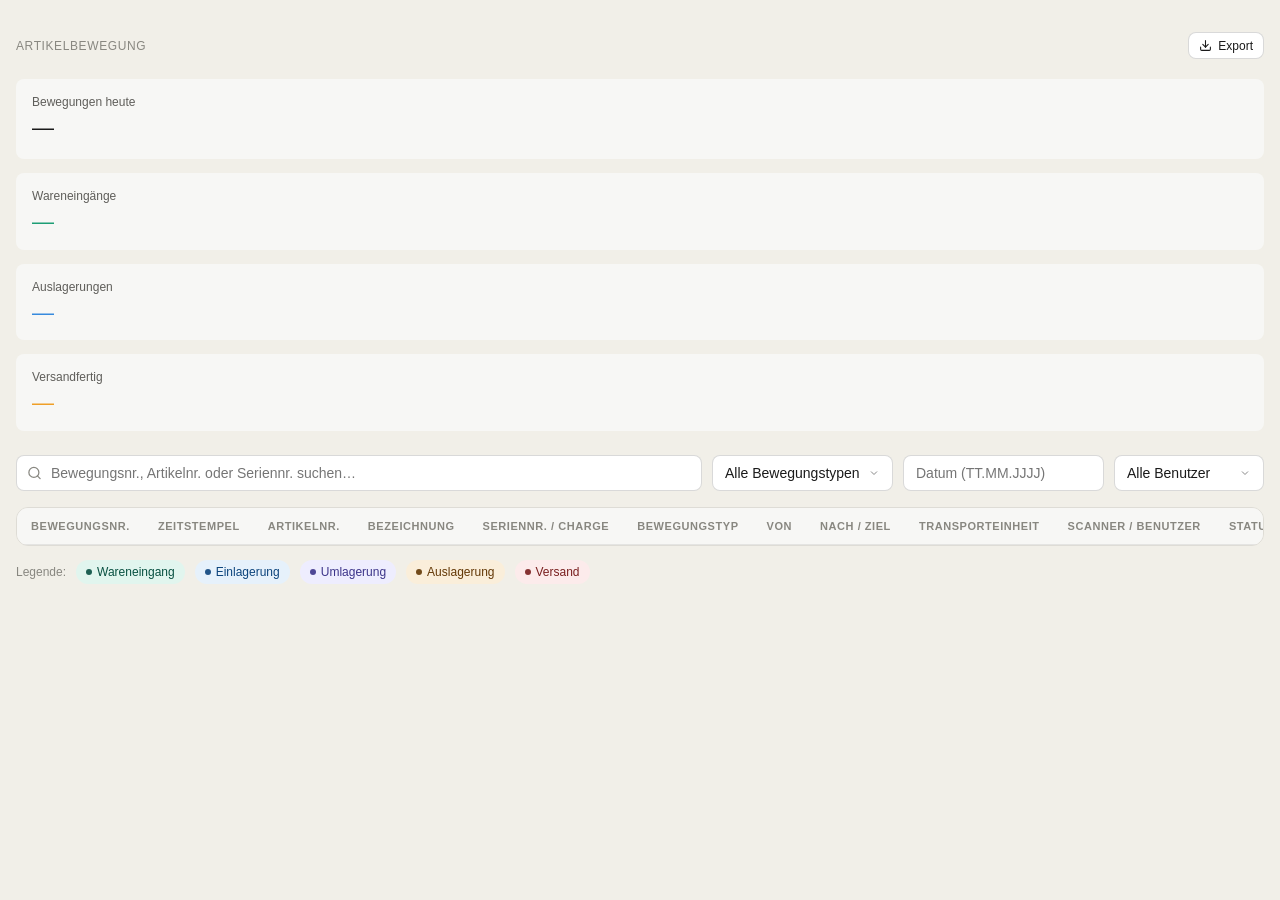
==== commit 541c9bb7: "Wire Artikelbewegung to live store data with pagination and dynamic KPIs - Add IDs to KPI cards in A" ====
--- a/sites/Artikelbewegung.html
+++ b/sites/Artikelbewegung.html
@@ -23,20 +23,20 @@
     <div class="grid-4 kpi-row">
         <div class="metric-card">
             <div class="metric-label">Bewegungen heute</div>
-            <div class="metric-value">47</div>
-            <div class="metric-trend up">+12 vs. gestern</div>
+            <div class="metric-value" id="kpi-bwg-heute">—</div>
+            <div class="metric-trend" id="kpi-bwg-trend"></div>
         </div>
         <div class="metric-card">
             <div class="metric-label">Wareneingänge</div>
-            <div class="metric-value metric-value-success">12</div>
+            <div class="metric-value metric-value-success" id="kpi-bwg-wareneingang">—</div>
         </div>
         <div class="metric-card">
             <div class="metric-label">Auslagerungen</div>
-            <div class="metric-value metric-value-info">28</div>
+            <div class="metric-value metric-value-info" id="kpi-bwg-auslagerung">—</div>
         </div>
         <div class="metric-card">
             <div class="metric-label">Versandfertig</div>
-            <div class="metric-value metric-value-warning">7</div>
+            <div class="metric-value metric-value-warning" id="kpi-bwg-versand">—</div>
         </div>
     </div>
 
@@ -103,19 +103,8 @@
 
     <!-- Pagination -->
     <div class="pagination-row">
-        <span class="pagination-info">Zeigt 1–12 von 47 Bewegungen</span>
-        <div class="pagination-buttons">
-            <button class="btn btn-sm" disabled>
-                <svg width="13" height="13" viewBox="0 0 24 24" fill="none" stroke="currentColor" stroke-width="2" stroke-linecap="round" stroke-linejoin="round"><polyline points="15 18 9 12 15 6"/></svg>
-            </button>
-            <button class="btn btn-sm btn-primary">1</button>
-            <button class="btn btn-sm">2</button>
-            <button class="btn btn-sm">3</button>
-            <button class="btn btn-sm">4</button>
-            <button class="btn btn-sm">
-                <svg width="13" height="13" viewBox="0 0 24 24" fill="none" stroke="currentColor" stroke-width="2" stroke-linecap="round" stroke-linejoin="round"><polyline points="9 18 15 12 9 6"/></svg>
-            </button>
-        </div>
+        <span class="pagination-info"></span>
+        <div class="pagination-buttons"></div>
     </div>
 
 </section>
